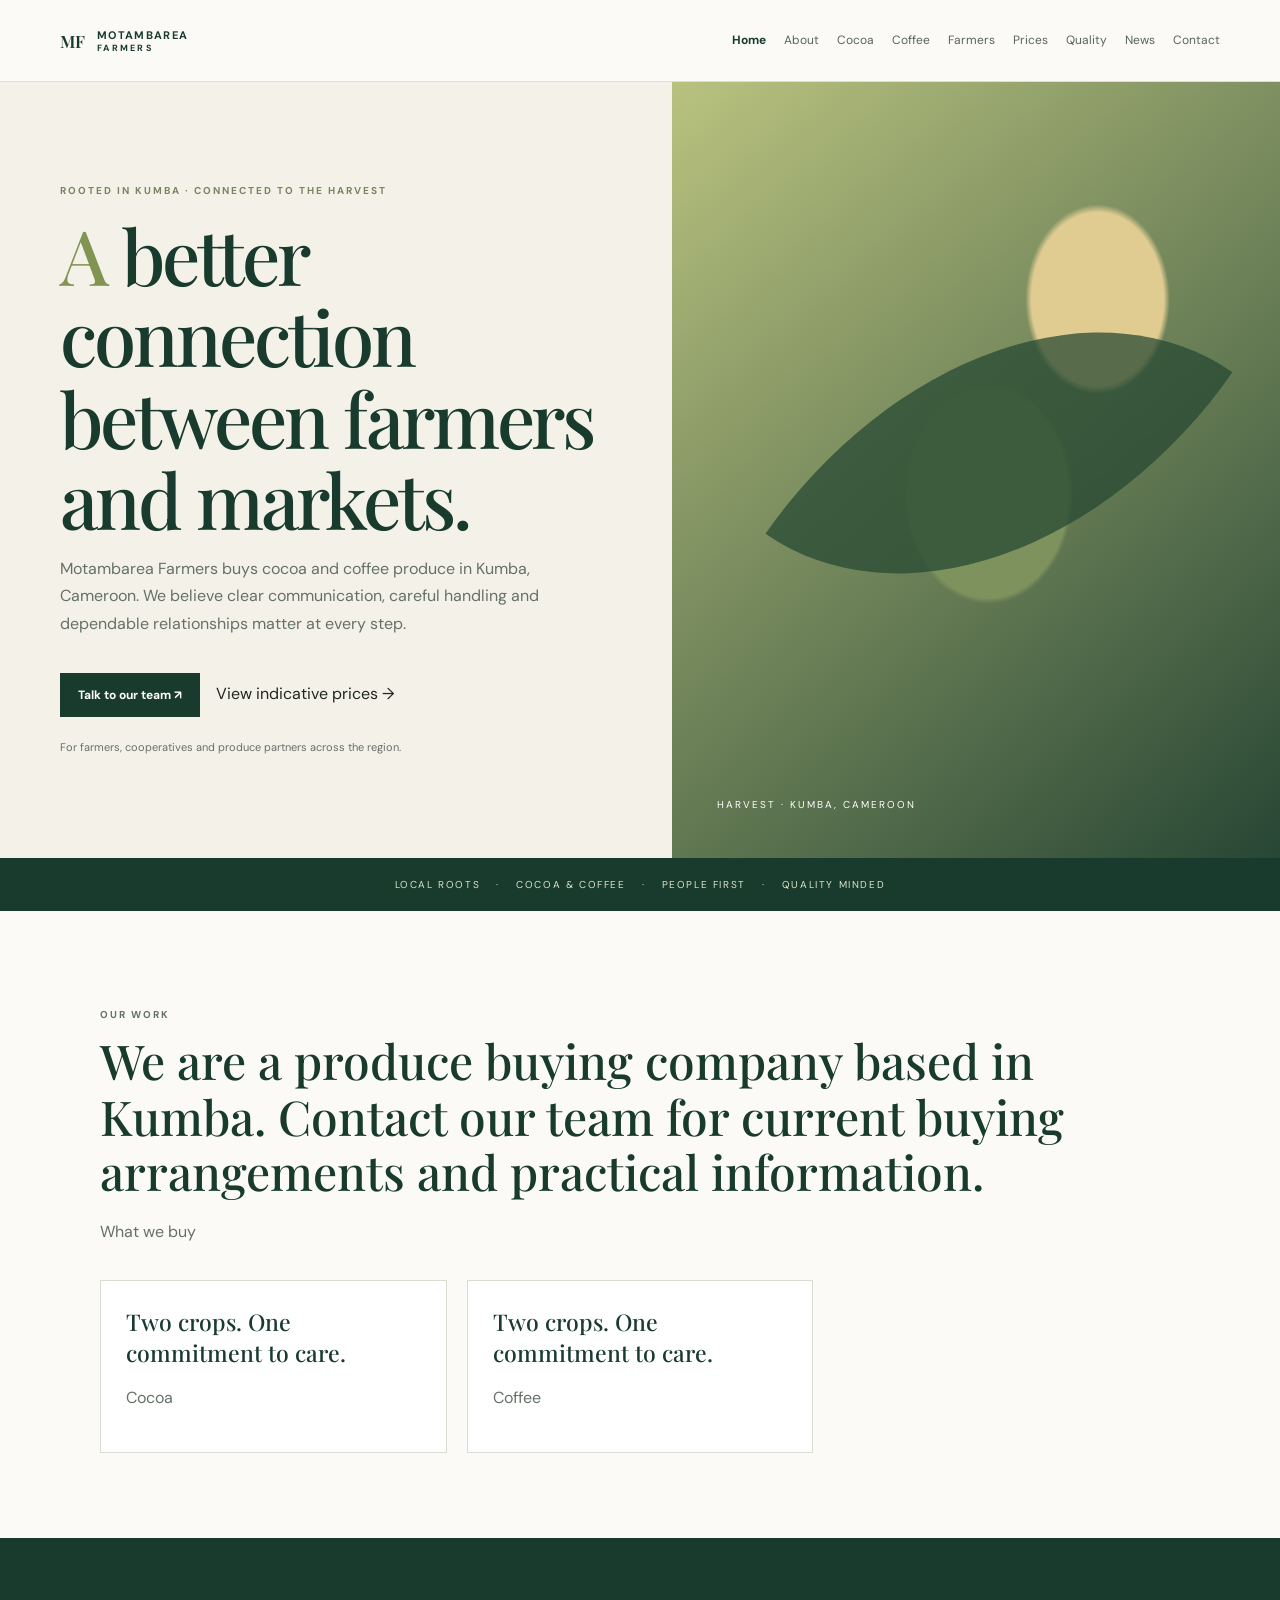
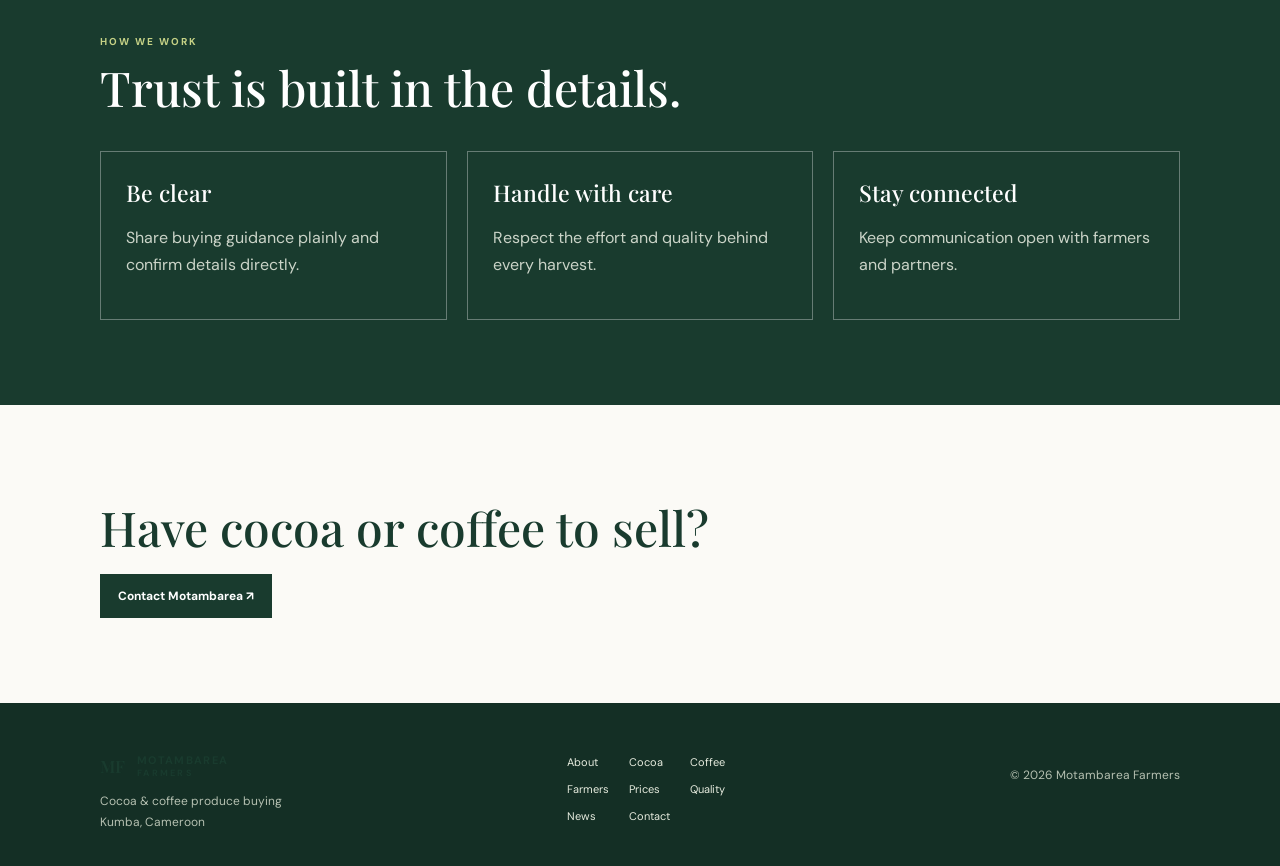
==== index.html @ a6e3b6cb "feat: add responsive static company website" ====
<!doctype html><html lang="en"><head><meta charset="utf-8"><meta name="viewport" content="width=device-width,initial-scale=1"><title>Cocoa & coffee, connected to Kumba. | Motambarea Farmers</title><meta name="description" content="Motambarea Farmers buys cocoa and coffee produce in Kumba, Cameroon. We believe clear communication, careful handling and dependable relationships matter at every step."><meta name="theme-color" content="#193b2e"><link rel="canonical" href="https://motambeareafarmers.com/"><meta property="og:title" content="Cocoa & coffee, connected to Kumba. | Motambarea Farmers"><meta property="og:description" content="Motambarea Farmers buys cocoa and coffee produce in Kumba, Cameroon. We believe clear communication, careful handling and dependable relationships matter at every step."><link rel="stylesheet" href="css/style.css"><script defer src="js/main.js"></script></head><body><a class="skip" href="#main">Skip to content</a><header><a class="brand" href="index.html">MF <b>MOTAMBAREA<small>FARMERS</small></b></a><button class="menu" aria-expanded="false" aria-controls="nav">Menu</button><nav id="nav"><a href="index.html" aria-current="page">Home</a><a href="about.html">About</a><a href="cocoa.html">Cocoa</a><a href="coffee.html">Coffee</a><a href="farmers.html">Farmers</a><a href="prices.html">Prices</a><a href="quality.html">Quality</a><a href="news.html">News</a><a href="contact.html">Contact</a></nav></header><main id="main"><section class="hero"><div><p class="eyebrow">ROOTED IN KUMBA · CONNECTED TO THE HARVEST</p><h1>A better connection between farmers and markets.</h1><p>Motambarea Farmers buys cocoa and coffee produce in Kumba, Cameroon. We believe clear communication, careful handling and dependable relationships matter at every step.</p><a class="button" href="contact.html">Talk to our team ↗</a> <a href="prices.html">View indicative prices →</a><p class="note">For farmers, cooperatives and produce partners across the region.</p></div><div class="hero-art"><span>HARVEST · KUMBA, CAMEROON</span></div></section><section class="strip">LOCAL ROOTS　 ·　 COCOA & COFFEE　 ·　 PEOPLE FIRST　 ·　 QUALITY MINDED</section><section class="section"><p class="eyebrow">Our work</p><h2>We are a produce buying company based in Kumba. Contact our team for current buying arrangements and practical information.</h2><p>What we buy</p><div class="cards"><a href="cocoa.html"><h3>Two crops. One commitment to care.</h3><p>Cocoa</p></a><a href="coffee.html"><h3>Two crops. One commitment to care.</h3><p>Coffee</p></a></div></section><section class="section green"><p class="eyebrow">HOW WE WORK</p><h2>Trust is built in the details.</h2><div class="cards"><article><h3>Be clear</h3><p>Share buying guidance plainly and confirm details directly.</p></article><article><h3>Handle with care</h3><p>Respect the effort and quality behind every harvest.</p></article><article><h3>Stay connected</h3><p>Keep communication open with farmers and partners.</p></article></div></section><section class="section"><h2>Have cocoa or coffee to sell?</h2><a class="button" href="contact.html">Contact Motambarea ↗</a></section></main><footer><div><a class="brand" href="index.html">MF <b>MOTAMBAREA<small>FARMERS</small></b></a><p>Cocoa & coffee produce buying<br>Kumba, Cameroon</p></div><div class="footlinks"><a href="about.html">About</a><a href="cocoa.html">Cocoa</a><a href="coffee.html">Coffee</a><a href="farmers.html">Farmers</a><a href="prices.html">Prices</a><a href="quality.html">Quality</a><a href="news.html">News</a><a href="contact.html">Contact</a></div><p>© <span data-year></span> Motambarea Farmers</p></footer></body></html>
---- css/style.css ----
@import url('https://fonts.googleapis.com/css2?family=DM+Sans:wght@400;500;600;700&family=Playfair+Display:ital,wght@0,500;0,600;1,500&display=swap');:root{--g:#193b2e;--lime:#c6d286;--cream:#f4f1e8;--ink:#202720;--muted:#657168;--serif:'Playfair Display',Georgia,serif;--sans:'DM Sans',Arial,sans-serif}*{box-sizing:border-box}body{margin:0;color:var(--ink);background:#fbfaf6;font:16px/1.7 var(--sans)}a{color:inherit;text-decoration:none}header{height:82px;position:sticky;top:0;background:#fbfaf6f2;border-bottom:1px solid #ddd;display:flex;align-items:center;justify-content:space-between;padding:0 max(24px,calc((100vw - 1160px)/2));z-index:2}.brand{display:flex;gap:12px;align-items:center;color:var(--g);font:600 17px var(--serif)}.brand b{font:700 11px var(--sans);letter-spacing:.12em}.brand small{display:block;font-size:9px;letter-spacing:.25em}nav{display:flex;gap:18px}nav a{font-size:12px;color:#59645b}nav a[aria-current=page]{color:var(--g);font-weight:700}.menu{display:none}.button{display:inline-block;background:var(--g);color:#fff;padding:12px 18px;font-weight:700;font-size:12px}.skip{position:absolute;left:-999px}.skip:focus{left:10px;top:10px;background:#fff}.hero{display:grid;grid-template-columns:1.05fr .95fr;min-height:540px;background:var(--cream)}.hero>div:first-child{padding:90px max(30px,calc((100vw - 1160px)/2));padding-right:42px}.eyebrow{font-size:10px;letter-spacing:.2em;color:#788560;font-weight:700;text-transform:uppercase}.hero h1,.pagehero h1{font:500 clamp(48px,6vw,76px)/1.07 var(--serif);color:var(--g);letter-spacing:-.04em;margin:15px 0}.hero h1:first-letter{color:#819451}.hero p:not(.eyebrow){color:var(--muted);max-width:540px}.hero .button{margin:20px 12px 10px 0}.note{font-size:11px}.hero-art{background:radial-gradient(ellipse at 70% 28%,#e0cb91 0 11%,transparent 12%),radial-gradient(ellipse at 52% 53%,#7d925d 0 18%,transparent 19%),linear-gradient(140deg,#b9c27f,#274634);display:flex;align-items:end;padding:45px;color:white;font-size:10px;letter-spacing:.2em;position:relative;overflow:hidden}.hero-art:after{content:'';position:absolute;width:290px;height:400px;border-radius:100% 0 100% 0;background:#254731b8;transform:rotate(35deg);left:30%;top:22%}.hero-art span{z-index:1}.strip{text-align:center;background:var(--g);color:#dce3c9;padding:18px;font-size:10px;letter-spacing:.16em}.section{padding:85px max(28px,calc((100vw - 1080px)/2))}.section h2{font:500 clamp(32px,4vw,48px)/1.16 var(--serif);color:var(--g);margin:10px 0 18px}.section p{max-width:720px;color:var(--muted)}.cards{display:grid;grid-template-columns:repeat(3,1fr);gap:20px;margin-top:35px}.cards>*{padding:25px;border:1px solid #daddd2;background:#fff}.cards h3{font:500 23px var(--serif);color:var(--g);margin:0 0 10px}.green{background:var(--g);color:white}.green h2,.green h3{color:white}.green .eyebrow{color:var(--lime)}.green .cards>*{background:transparent;border-color:#ffffff55}.green .cards p{color:#cbd4c8}.pagehero{padding:85px max(28px,calc((100vw - 1080px)/2));background:var(--cream)}.pagehero h1{max-width:820px}.pagehero>p:last-child{max-width:620px;color:var(--muted)}.pagehero h1 em{color:#819451}footer{background:#142f25;color:#e7ecdf;padding:50px max(28px,calc((100vw - 1080px)/2)) 22px;display:flex;justify-content:space-between;gap:35px;align-items:start}footer p{font-size:12px;color:#b5c0b1}.footlinks{display:grid;grid-template-columns:repeat(3,auto);gap:8px 20px}.footlinks a{font-size:11px}.warning{background:#fff4dc;border-left:3px solid #c89845;padding:14px;color:#70562f!important}table{width:100%;border-collapse:collapse;margin:20px 0}th,td{text-align:left;padding:14px;border-bottom:1px solid #ddd;font-size:13px}th{font-size:10px;text-transform:uppercase;letter-spacing:.12em;color:#687663}form{display:grid;gap:12px;padding:25px;background:#f0f0e8}label{display:grid;gap:5px;font-size:12px;font-weight:700}input,select,textarea{padding:11px;border:1px solid #d2d6ca;background:white;font:inherit}form .button{border:0;justify-self:start;cursor:pointer}@media(max-width:900px){header{height:70px}nav{display:none;position:absolute;top:69px;left:0;right:0;padding:18px;background:#fbfaf6;grid-template-columns:repeat(3,1fr);border-bottom:1px solid #ddd}nav.open{display:grid}.menu{display:block;background:none;border:1px solid var(--g);color:var(--g);padding:8px}.hero{grid-template-columns:1fr}.hero>div:first-child{padding:65px 28px}.hero-art{min-height:340px}.cards{grid-template-columns:1fr 1fr}.section,.pagehero{padding:65px 28px}}@media(max-width:560px){.hero h1,.pagehero h1{font-size:49px}.cards{grid-template-columns:1fr}.section,.pagehero{padding:55px 22px}footer{flex-direction:column}.footlinks{grid-template-columns:repeat(2,auto)}}@media(prefers-reduced-motion:reduce){*{scroll-behavior:auto!important;transition:none!important}}
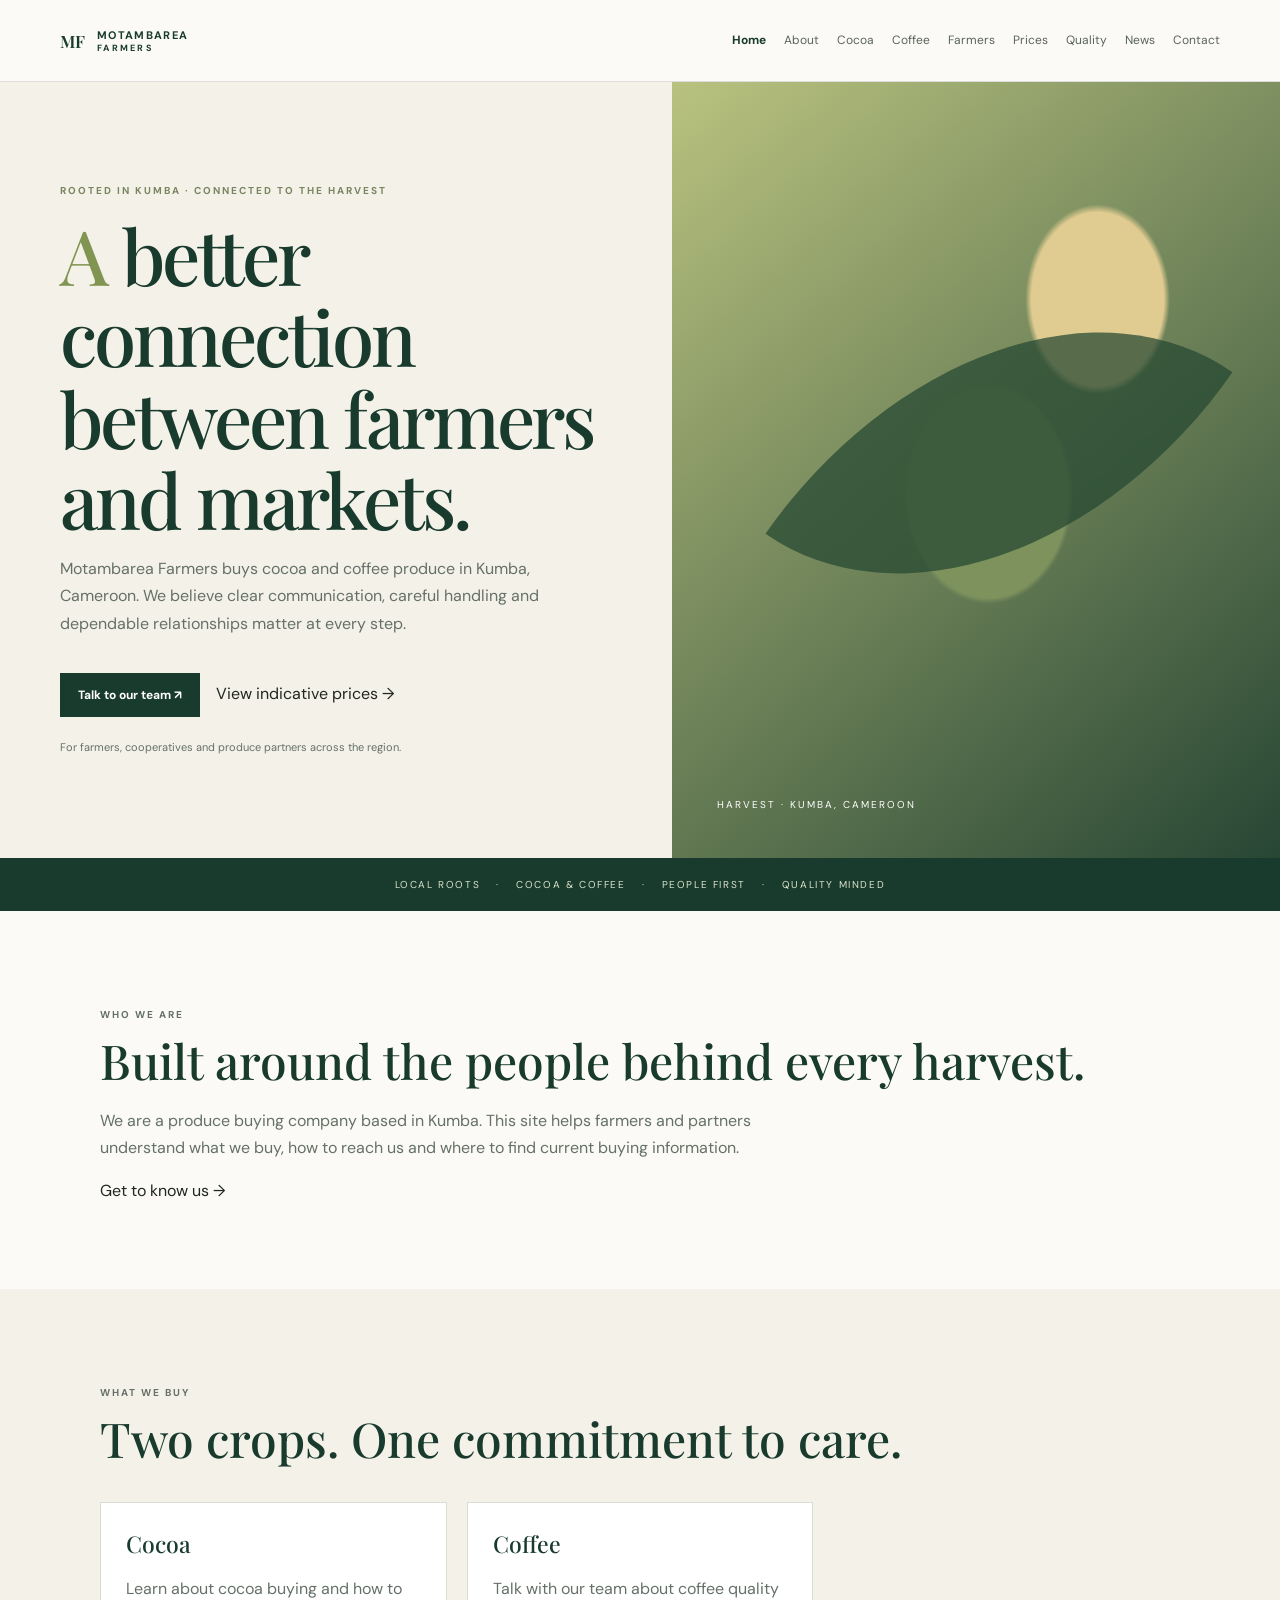
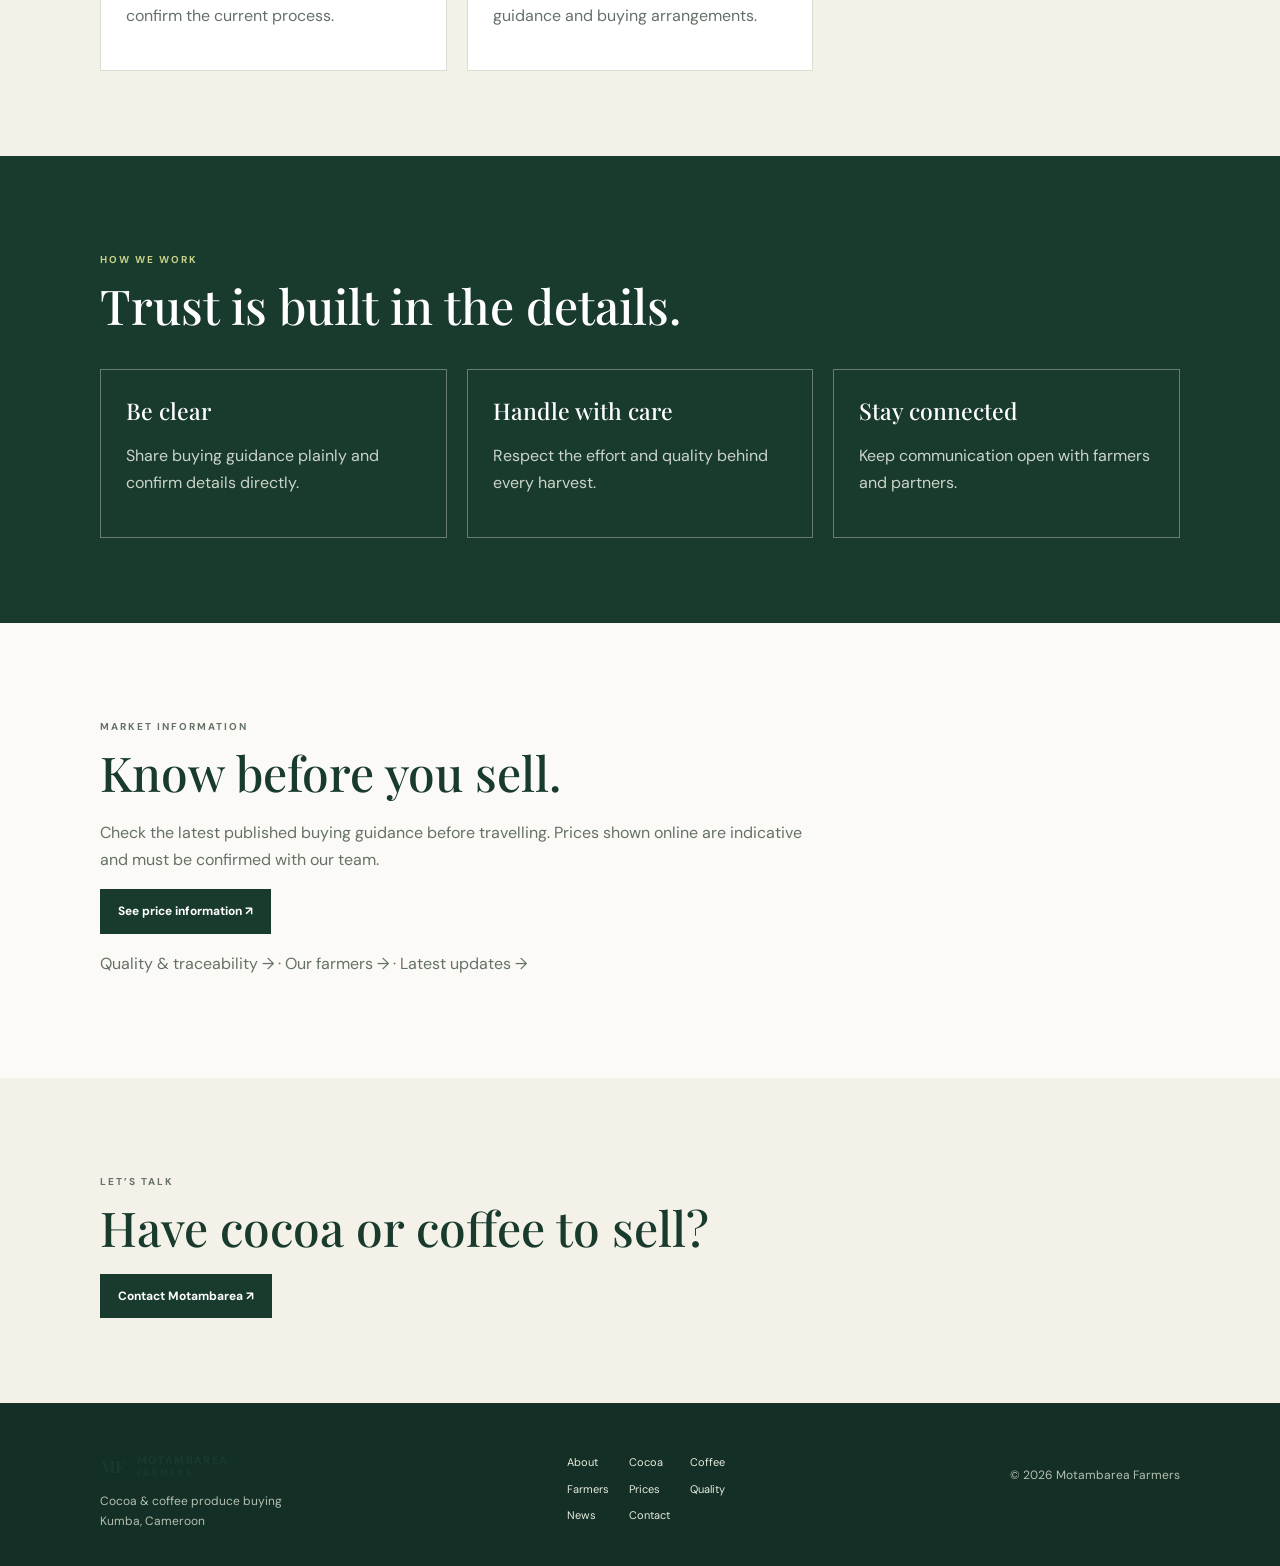
==== commit 22c3c5ea: "fix: complete homepage and contact calls to action" ====
--- a/index.html
+++ b/index.html
@@ -1 +1 @@
-<!doctype html><html lang="en"><head><meta charset="utf-8"><meta name="viewport" content="width=device-width,initial-scale=1"><title>Cocoa & coffee, connected to Kumba. | Motambarea Farmers</title><meta name="description" content="Motambarea Farmers buys cocoa and coffee produce in Kumba, Cameroon. We believe clear communication, careful handling and dependable relationships matter at every step."><meta name="theme-color" content="#193b2e"><link rel="canonical" href="https://motambeareafarmers.com/"><meta property="og:title" content="Cocoa & coffee, connected to Kumba. | Motambarea Farmers"><meta property="og:description" content="Motambarea Farmers buys cocoa and coffee produce in Kumba, Cameroon. We believe clear communication, careful handling and dependable relationships matter at every step."><link rel="stylesheet" href="css/style.css"><script defer src="js/main.js"></script></head><body><a class="skip" href="#main">Skip to content</a><header><a class="brand" href="index.html">MF <b>MOTAMBAREA<small>FARMERS</small></b></a><button class="menu" aria-expanded="false" aria-controls="nav">Menu</button><nav id="nav"><a href="index.html" aria-current="page">Home</a><a href="about.html">About</a><a href="cocoa.html">Cocoa</a><a href="coffee.html">Coffee</a><a href="farmers.html">Farmers</a><a href="prices.html">Prices</a><a href="quality.html">Quality</a><a href="news.html">News</a><a href="contact.html">Contact</a></nav></header><main id="main"><section class="hero"><div><p class="eyebrow">ROOTED IN KUMBA · CONNECTED TO THE HARVEST</p><h1>A better connection between farmers and markets.</h1><p>Motambarea Farmers buys cocoa and coffee produce in Kumba, Cameroon. We believe clear communication, careful handling and dependable relationships matter at every step.</p><a class="button" href="contact.html">Talk to our team ↗</a> <a href="prices.html">View indicative prices →</a><p class="note">For farmers, cooperatives and produce partners across the region.</p></div><div class="hero-art"><span>HARVEST · KUMBA, CAMEROON</span></div></section><section class="strip">LOCAL ROOTS　 ·　 COCOA & COFFEE　 ·　 PEOPLE FIRST　 ·　 QUALITY MINDED</section><section class="section"><p class="eyebrow">Our work</p><h2>We are a produce buying company based in Kumba. Contact our team for current buying arrangements and practical information.</h2><p>What we buy</p><div class="cards"><a href="cocoa.html"><h3>Two crops. One commitment to care.</h3><p>Cocoa</p></a><a href="coffee.html"><h3>Two crops. One commitment to care.</h3><p>Coffee</p></a></div></section><section class="section green"><p class="eyebrow">HOW WE WORK</p><h2>Trust is built in the details.</h2><div class="cards"><article><h3>Be clear</h3><p>Share buying guidance plainly and confirm details directly.</p></article><article><h3>Handle with care</h3><p>Respect the effort and quality behind every harvest.</p></article><article><h3>Stay connected</h3><p>Keep communication open with farmers and partners.</p></article></div></section><section class="section"><h2>Have cocoa or coffee to sell?</h2><a class="button" href="contact.html">Contact Motambarea ↗</a></section></main><footer><div><a class="brand" href="index.html">MF <b>MOTAMBAREA<small>FARMERS</small></b></a><p>Cocoa & coffee produce buying<br>Kumba, Cameroon</p></div><div class="footlinks"><a href="about.html">About</a><a href="cocoa.html">Cocoa</a><a href="coffee.html">Coffee</a><a href="farmers.html">Farmers</a><a href="prices.html">Prices</a><a href="quality.html">Quality</a><a href="news.html">News</a><a href="contact.html">Contact</a></div><p>© <span data-year></span> Motambarea Farmers</p></footer></body></html>+<!doctype html><html lang="en"><head><meta charset="utf-8"><meta name="viewport" content="width=device-width,initial-scale=1"><title>Motambarea Farmers | Cocoa & Coffee Buying in Kumba</title><meta name="description" content="Motambarea Farmers buys cocoa and coffee produce in Kumba, Cameroon. Contact our team for current buying arrangements and farmer information."><meta name="theme-color" content="#193b2e"><link rel="canonical" href="https://motambeareafarmers.com/"><meta property="og:title" content="Motambarea Farmers | Cocoa & Coffee Buying in Kumba"><meta property="og:description" content="Cocoa and coffee produce buying in Kumba, Cameroon."><link rel="stylesheet" href="css/style.css"><script defer src="js/main.js"></script></head><body><a class="skip" href="#main">Skip to content</a><header><a class="brand" href="index.html">MF <b>MOTAMBAREA<small>FARMERS</small></b></a><button class="menu" aria-expanded="false" aria-controls="nav">Menu</button><nav id="nav" aria-label="Main navigation"><a href="index.html" aria-current="page">Home</a><a href="about.html">About</a><a href="cocoa.html">Cocoa</a><a href="coffee.html">Coffee</a><a href="farmers.html">Farmers</a><a href="prices.html">Prices</a><a href="quality.html">Quality</a><a href="news.html">News</a><a href="contact.html">Contact</a></nav></header><main id="main"><section class="hero"><div><p class="eyebrow">ROOTED IN KUMBA · CONNECTED TO THE HARVEST</p><h1>A better connection between farmers and markets.</h1><p>Motambarea Farmers buys cocoa and coffee produce in Kumba, Cameroon. We believe clear communication, careful handling and dependable relationships matter at every step.</p><a class="button" href="contact.html">Talk to our team ↗</a> <a href="prices.html">View indicative prices →</a><p class="note">For farmers, cooperatives and produce partners across the region.</p></div><div class="hero-art"><span>HARVEST · KUMBA, CAMEROON</span></div></section><section class="strip">LOCAL ROOTS　 ·　 COCOA & COFFEE　 ·　 PEOPLE FIRST　 ·　 QUALITY MINDED</section><section class="section"><p class="eyebrow">WHO WE ARE</p><h2>Built around the people behind every harvest.</h2><p>We are a produce buying company based in Kumba. This site helps farmers and partners understand what we buy, how to reach us and where to find current buying information.</p><a href="about.html">Get to know us →</a></section><section class="section" style="background:#f4f1e8"><p class="eyebrow">WHAT WE BUY</p><h2>Two crops. One commitment to care.</h2><div class="cards"><a href="cocoa.html"><h3>Cocoa</h3><p>Learn about cocoa buying and how to confirm the current process.</p></a><a href="coffee.html"><h3>Coffee</h3><p>Talk with our team about coffee quality guidance and buying arrangements.</p></a></div></section><section class="section green"><p class="eyebrow">HOW WE WORK</p><h2>Trust is built in the details.</h2><div class="cards"><article><h3>Be clear</h3><p>Share buying guidance plainly and confirm details directly.</p></article><article><h3>Handle with care</h3><p>Respect the effort and quality behind every harvest.</p></article><article><h3>Stay connected</h3><p>Keep communication open with farmers and partners.</p></article></div></section><section class="section"><p class="eyebrow">MARKET INFORMATION</p><h2>Know before you sell.</h2><p>Check the latest published buying guidance before travelling. Prices shown online are indicative and must be confirmed with our team.</p><a class="button" href="prices.html">See price information ↗</a><p><a href="quality.html">Quality & traceability →</a> · <a href="farmers.html">Our farmers →</a> · <a href="news.html">Latest updates →</a></p></section><section class="section" style="background:#f4f1e8"><p class="eyebrow">LET’S TALK</p><h2>Have cocoa or coffee to sell?</h2><a class="button" href="contact.html">Contact Motambarea ↗</a></section></main><footer><div><a class="brand" href="index.html">MF <b>MOTAMBAREA<small>FARMERS</small></b></a><p>Cocoa & coffee produce buying<br>Kumba, Cameroon</p></div><div class="footlinks"><a href="about.html">About</a><a href="cocoa.html">Cocoa</a><a href="coffee.html">Coffee</a><a href="farmers.html">Farmers</a><a href="prices.html">Prices</a><a href="quality.html">Quality</a><a href="news.html">News</a><a href="contact.html">Contact</a></div><p>© <span data-year></span> Motambarea Farmers</p></footer></body></html>
